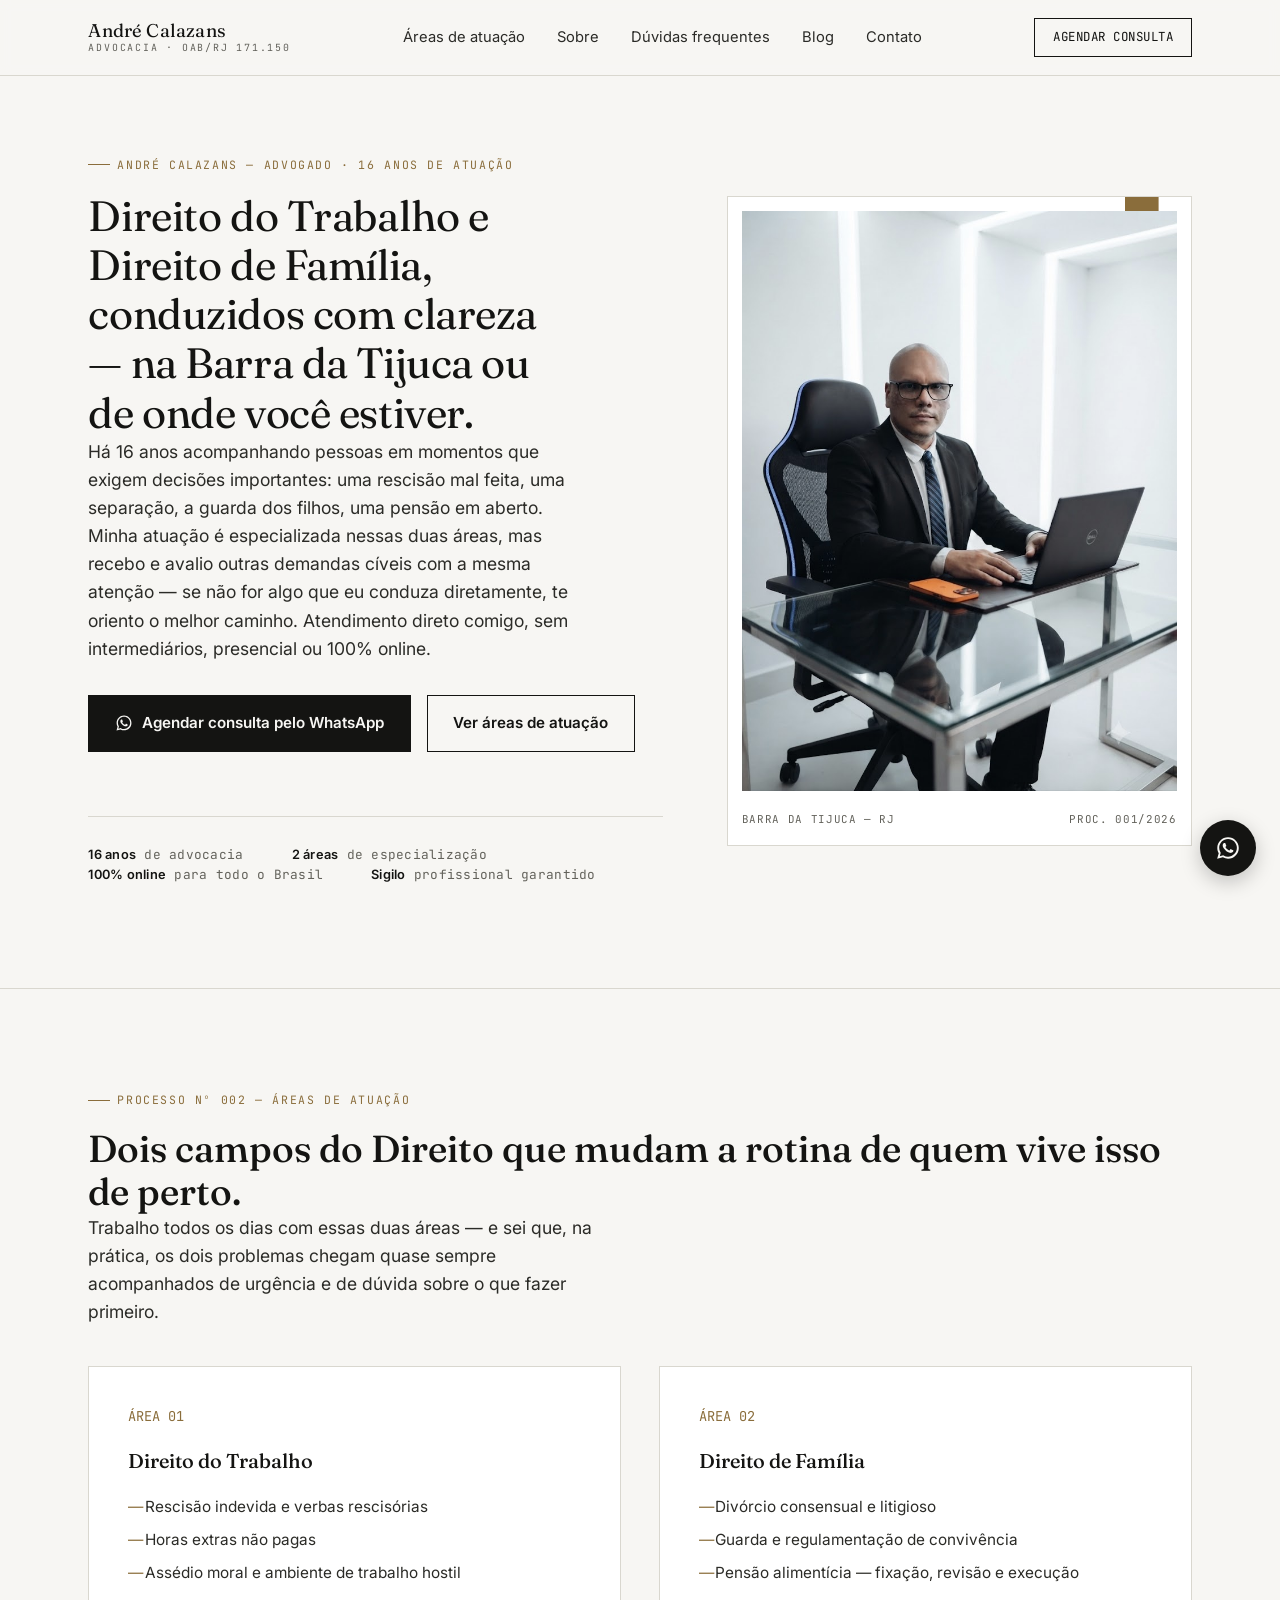
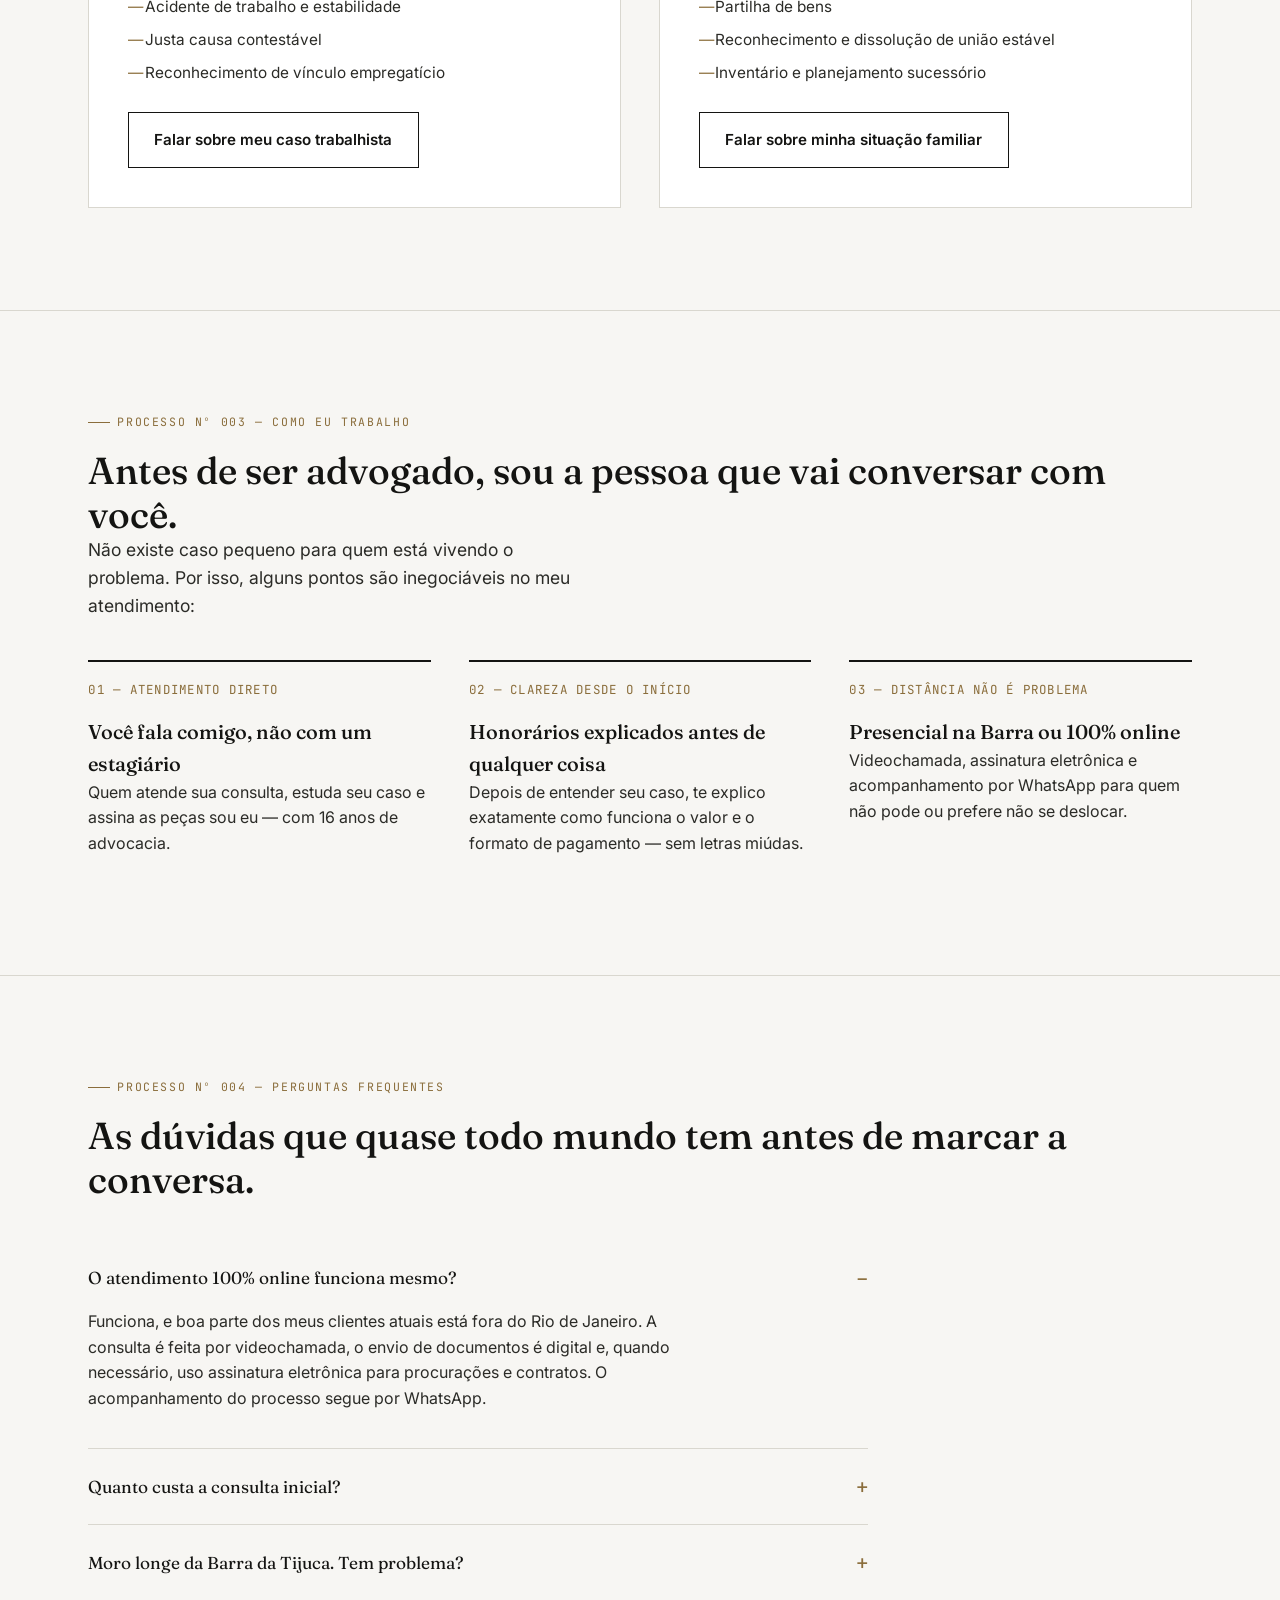
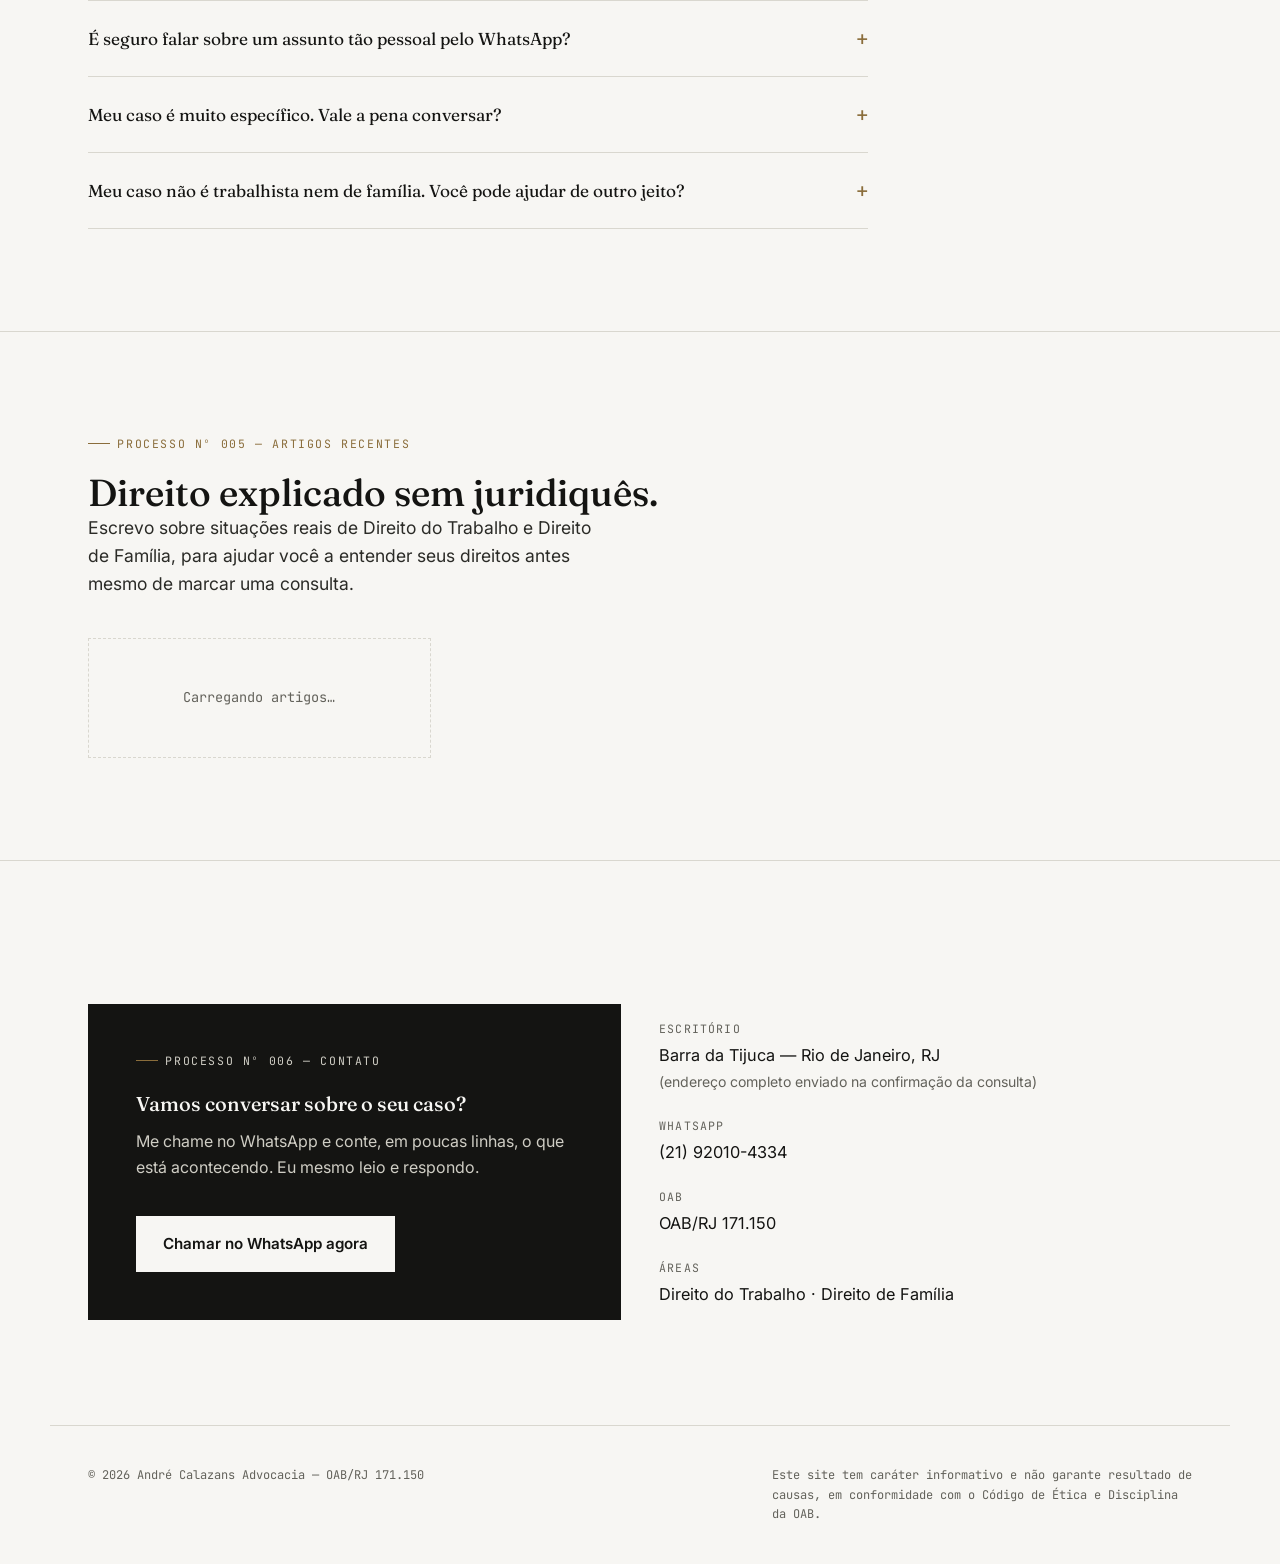
==== index.html @ 1778fe4d "Add files via upload" ====
<!DOCTYPE html>
<html lang="pt-BR">
<head>
<meta charset="UTF-8">
<meta name="viewport" content="width=device-width, initial-scale=1.0">
<title>André Calazans | Advocacia — Direito do Trabalho e Direito de Família</title>
<meta name="description" content="Advogado com 16 anos de atuação em Direito do Trabalho e Direito de Família. Atendimento presencial na Barra da Tijuca (RJ) e online para todo o Brasil.">
<link rel="stylesheet" href="assets/css/style.css">
</head>
<body>

<header class="site">
  <nav class="nav">
    <a class="brand" href="#top">André Calazans<span>Advocacia · OAB/RJ 171.150</span></a>
    <div class="nav-links">
      <a href="#areas">Áreas de atuação</a>
      <a href="#sobre">Sobre</a>
      <a href="#duvidas">Dúvidas frequentes</a>
      <a href="blog/">Blog</a>
      <a href="#contato">Contato</a>
    </div>
    <a class="nav-cta" href="https://wa.me/5521920104334?text=Ol%C3%A1%2C%20vim%20pelo%20site%20e%20gostaria%20de%20agendar%20uma%20consulta." target="_blank" rel="noopener">AGENDAR CONSULTA</a>
  </nav>
</header>

<main id="top">

  <!-- HERO -->
  <section class="section section--first hero">
    <div class="wrap hero-grid">
      <div>
        <p class="processo">André Calazans — Advogado · 16 anos de atuação</p>
        <h1>Direito do Trabalho e Direito de Família, conduzidos com clareza — na Barra da Tijuca ou de onde você estiver.</h1>
        <p class="lede">Há 16 anos acompanhando pessoas em momentos que exigem decisões importantes: uma rescisão mal feita, uma separação, a guarda dos filhos, uma pensão em aberto. Minha atuação é especializada nessas duas áreas, mas recebo e avalio outras demandas cíveis com a mesma atenção — se não for algo que eu conduza diretamente, te oriento o melhor caminho. Atendimento direto comigo, sem intermediários, presencial ou 100% online.</p>
        <div class="hero-cta-row">
          <a class="btn btn-primary" href="https://wa.me/5521920104334?text=Ol%C3%A1%2C%20vim%20pelo%20site%20e%20gostaria%20de%20agendar%20uma%20consulta." target="_blank" rel="noopener">
            <svg viewBox="0 0 24 24" fill="currentColor"><path d="M12.04 2C6.58 2 2.13 6.45 2.13 11.91c0 1.75.46 3.45 1.32 4.95L2 22l5.29-1.39a9.9 9.9 0 0 0 4.75 1.21h.01c5.46 0 9.9-4.45 9.9-9.91C21.96 6.45 17.5 2 12.04 2Zm0 18.02a8.1 8.1 0 0 1-4.14-1.13l-.3-.17-3.14.82.84-3.06-.19-.31a8.14 8.14 0 0 1-1.24-4.34c0-4.5 3.66-8.16 8.17-8.16 4.5 0 8.16 3.66 8.16 8.16 0 4.5-3.66 8.19-8.16 8.19Zm4.48-6.13c-.24-.12-1.44-.71-1.66-.79-.22-.08-.39-.12-.55.12-.16.24-.63.79-.78.95-.14.16-.28.18-.53.06-.24-.12-1.02-.38-1.95-1.21-.72-.64-1.2-1.43-1.35-1.67-.14-.24-.02-.37.11-.49.11-.11.24-.28.36-.42.12-.14.16-.24.24-.4.08-.16.04-.3-.02-.42-.06-.12-.55-1.33-.76-1.82-.2-.48-.4-.42-.55-.42-.14-.01-.3-.01-.47-.01-.16 0-.42.06-.65.3-.22.24-.85.83-.85 2.03 0 1.2.87 2.35.99 2.51.12.16 1.71 2.61 4.14 3.66.58.25 1.03.4 1.38.51.58.18 1.11.16 1.53.1.47-.07 1.44-.59 1.64-1.16.2-.57.2-1.06.14-1.16-.06-.1-.22-.16-.46-.28Z"/></svg>
            Agendar consulta pelo WhatsApp
          </a>
          <a class="btn btn-ghost" href="#areas">Ver áreas de atuação</a>
        </div>

        <div class="trust">
          <span><strong>16 anos</strong> de advocacia</span>
          <span><strong>2 áreas</strong> de especialização</span>
          <span><strong>100% online</strong> para todo o Brasil</span>
          <span><strong>Sigilo</strong> profissional garantido</span>
        </div>
      </div>

      <div class="hero-photo">
        <img src="assets/img/andre.jpg" alt="André Calazans, advogado, em seu escritório">
        <div class="hero-photo-cap"><span>Barra da Tijuca — RJ</span><span>Proc. 001/2026</span></div>
      </div>
    </div>
  </section>

  <!-- ÁREAS DE ATUAÇÃO -->
  <section class="section" id="areas">
    <div class="wrap">
      <p class="processo">Processo Nº 002 — Áreas de atuação</p>
      <h2>Dois campos do Direito que mudam a rotina de quem vive isso de perto.</h2>
      <p class="lede">Trabalho todos os dias com essas duas áreas — e sei que, na prática, os dois problemas chegam quase sempre acompanhados de urgência e de dúvida sobre o que fazer primeiro.</p>

      <div class="area-grid">
        <article class="area-card">
          <span class="num">ÁREA 01</span>
          <h3>Direito do Trabalho</h3>
          <ul>
            <li>Rescisão indevida e verbas rescisórias</li>
            <li>Horas extras não pagas</li>
            <li>Assédio moral e ambiente de trabalho hostil</li>
            <li>Acidente de trabalho e estabilidade</li>
            <li>Justa causa contestável</li>
            <li>Reconhecimento de vínculo empregatício</li>
          </ul>
          <a class="btn btn-ghost" href="https://wa.me/5521920104334?text=Ol%C3%A1%2C%20tenho%20uma%20quest%C3%A3o%20trabalhista%20e%20gostaria%20de%20conversar." target="_blank" rel="noopener">Falar sobre meu caso trabalhista</a>
        </article>

        <article class="area-card">
          <span class="num">ÁREA 02</span>
          <h3>Direito de Família</h3>
          <ul>
            <li>Divórcio consensual e litigioso</li>
            <li>Guarda e regulamentação de convivência</li>
            <li>Pensão alimentícia — fixação, revisão e execução</li>
            <li>Partilha de bens</li>
            <li>Reconhecimento e dissolução de união estável</li>
            <li>Inventário e planejamento sucessório</li>
          </ul>
          <a class="btn btn-ghost" href="https://wa.me/5521920104334?text=Ol%C3%A1%2C%20tenho%20uma%20quest%C3%A3o%20de%20Direito%20de%20Fam%C3%ADlia%20e%20gostaria%20de%20conversar." target="_blank" rel="noopener">Falar sobre minha situação familiar</a>
        </article>
      </div>
    </div>
  </section>

  <!-- SOBRE / DIFERENCIAIS -->
  <section class="section" id="sobre">
    <div class="wrap">
      <p class="processo">Processo Nº 003 — Como eu trabalho</p>
      <h2>Antes de ser advogado, sou a pessoa que vai conversar com você.</h2>
      <p class="lede">Não existe caso pequeno para quem está vivendo o problema. Por isso, alguns pontos são inegociáveis no meu atendimento:</p>

      <div class="diff-grid">
        <div class="diff-card">
          <p class="idx">01 — ATENDIMENTO DIRETO</p>
          <h3>Você fala comigo, não com um estagiário</h3>
          <p>Quem atende sua consulta, estuda seu caso e assina as peças sou eu — com 16 anos de advocacia.</p>
        </div>
        <div class="diff-card">
          <p class="idx">02 — CLAREZA DESDE O INÍCIO</p>
          <h3>Honorários explicados antes de qualquer coisa</h3>
          <p>Depois de entender seu caso, te explico exatamente como funciona o valor e o formato de pagamento — sem letras miúdas.</p>
        </div>
        <div class="diff-card">
          <p class="idx">03 — DISTÂNCIA NÃO É PROBLEMA</p>
          <h3>Presencial na Barra ou 100% online</h3>
          <p>Videochamada, assinatura eletrônica e acompanhamento por WhatsApp para quem não pode ou prefere não se deslocar.</p>
        </div>
      </div>
    </div>
  </section>

  <!-- FAQ / OBJEÇÕES -->
  <section class="section" id="duvidas">
    <div class="wrap">
      <p class="processo">Processo Nº 004 — Perguntas frequentes</p>
      <h2>As dúvidas que quase todo mundo tem antes de marcar a conversa.</h2>

      <div class="faq">
        <details class="faq-item" open>
          <summary>O atendimento 100% online funciona mesmo?</summary>
          <p>Funciona, e boa parte dos meus clientes atuais está fora do Rio de Janeiro. A consulta é feita por videochamada, o envio de documentos é digital e, quando necessário, uso assinatura eletrônica para procurações e contratos. O acompanhamento do processo segue por WhatsApp.</p>
        </details>
        <details class="faq-item">
          <summary>Quanto custa a consulta inicial?</summary>
          <p>Cada caso tem um contexto diferente, então prefiro entender a sua situação antes de falar em valores — assim você recebe uma proposta de honorários que corresponde exatamente ao que precisa ser feito, sem cobrança por algo genérico.</p>
        </details>
        <details class="faq-item">
          <summary>Moro longe da Barra da Tijuca. Tem problema?</summary>
          <p>Nenhum. O escritório fica na Barra da Tijuca, mas grande parte do meu trabalho já é feita remotamente, para clientes de outros bairros, outras cidades e outros estados.</p>
        </details>
        <details class="faq-item">
          <summary>É seguro falar sobre um assunto tão pessoal pelo WhatsApp?</summary>
          <p>Sim. Sigilo profissional é uma obrigação ética e legal do advogado — o que você me contar fica entre nós, seja pelo WhatsApp, por e-mail ou pessoalmente.</p>
        </details>
        <details class="faq-item">
          <summary>Meu caso é muito específico. Vale a pena conversar?</summary>
          <p>Depois de 16 anos entre Direito do Trabalho e Direito de Família, já vi uma boa variedade de situações — inclusive as que parecem "fora do comum". A melhor forma de saber se posso ajudar é conversarmos sobre o seu caso, sem compromisso.</p>
        </details>
        <details class="faq-item">
          <summary>Meu caso não é trabalhista nem de família. Você pode ajudar de outro jeito?</summary>
          <p>Minha especialização é em Direito do Trabalho e Direito de Família, e é onde concentro a maior parte da minha atuação. Ainda assim, recebo outras demandas cíveis e, mesmo quando não é algo que eu conduza diretamente, consigo te orientar sobre o melhor caminho ou indicar quem pode ajudar.</p>
        </details>
      </div>
    </div>
  </section>

  <!-- BLOG PREVIEW -->
  <section class="section" id="blog">
    <div class="wrap">
      <p class="processo">Processo Nº 005 — Artigos recentes</p>
      <h2>Direito explicado sem juridiquês.</h2>
      <p class="lede">Escrevo sobre situações reais de Direito do Trabalho e Direito de Família, para ajudar você a entender seus direitos antes mesmo de marcar uma consulta.</p>
      <div id="blog-preview" class="blog-grid">
        <div class="post-empty">Carregando artigos…</div>
      </div>
    </div>
  </section>

  <!-- CONTATO -->
  <section class="section" id="contato">
    <div class="wrap contact-grid">
      <div class="whatsapp-block">
        <p class="processo" style="color:#cfcdc4;">Processo Nº 006 — Contato</p>
        <h3>Vamos conversar sobre o seu caso?</h3>
        <p>Me chame no WhatsApp e conte, em poucas linhas, o que está acontecendo. Eu mesmo leio e respondo.</p>
        <a class="btn btn-primary" href="https://wa.me/5521920104334?text=Ol%C3%A1%2C%20vim%20pelo%20site%20e%20gostaria%20de%20agendar%20uma%20consulta." target="_blank" rel="noopener">Chamar no WhatsApp agora</a>
      </div>
      <dl class="contact-list">
        <div>
          <dt>Escritório</dt>
          <dd>Barra da Tijuca — Rio de Janeiro, RJ<br><span style="color:var(--graphite); font-size:0.88rem;">(endereço completo enviado na confirmação da consulta)</span></dd>
        </div>
        <div>
          <dt>WhatsApp</dt>
          <dd><a href="https://wa.me/5521920104334" target="_blank" rel="noopener">(21) 92010-4334</a></dd>
        </div>
        <div>
          <dt>OAB</dt>
          <dd>OAB/RJ 171.150</dd>
        </div>
        <div>
          <dt>Áreas</dt>
          <dd>Direito do Trabalho · Direito de Família</dd>
        </div>
      </dl>
    </div>
  </section>

</main>

<footer class="site">
  <span>© <span id="year"></span> André Calazans Advocacia — OAB/RJ 171.150</span>
  <span class="disclaimer">Este site tem caráter informativo e não garante resultado de causas, em conformidade com o Código de Ética e Disciplina da OAB.</span>
</footer>

<a class="float-wa" href="https://wa.me/5521920104334?text=Ol%C3%A1%2C%20vim%20pelo%20site%20e%20gostaria%20de%20agendar%20uma%20consulta." target="_blank" rel="noopener" aria-label="Falar no WhatsApp">
  <svg viewBox="0 0 24 24" fill="currentColor"><path d="M12.04 2C6.58 2 2.13 6.45 2.13 11.91c0 1.75.46 3.45 1.32 4.95L2 22l5.29-1.39a9.9 9.9 0 0 0 4.75 1.21h.01c5.46 0 9.9-4.45 9.9-9.91C21.96 6.45 17.5 2 12.04 2Zm0 18.02a8.1 8.1 0 0 1-4.14-1.13l-.3-.17-3.14.82.84-3.06-.19-.31a8.14 8.14 0 0 1-1.24-4.34c0-4.5 3.66-8.16 8.17-8.16 4.5 0 8.16 3.66 8.16 8.16 0 4.5-3.66 8.19-8.16 8.19Zm4.48-6.13c-.24-.12-1.44-.71-1.66-.79-.22-.08-.39-.12-.55.12-.16.24-.63.79-.78.95-.14.16-.28.18-.53.06-.24-.12-1.02-.38-1.95-1.21-.72-.64-1.2-1.43-1.35-1.67-.14-.24-.02-.37.11-.49.11-.11.24-.28.36-.42.12-.14.16-.24.24-.4.08-.16.04-.3-.02-.42-.06-.12-.55-1.33-.76-1.82-.2-.48-.4-.42-.55-.42-.14-.01-.3-.01-.47-.01-.16 0-.42.06-.65.3-.22.24-.85.83-.85 2.03 0 1.2.87 2.35.99 2.51.12.16 1.71 2.61 4.14 3.66.58.25 1.03.4 1.38.51.58.18 1.11.16 1.53.1.47-.07 1.44-.59 1.64-1.16.2-.57.2-1.06.14-1.16-.06-.1-.22-.16-.46-.28Z"/></svg>
</a>

<script>document.getElementById('year').textContent = new Date().getFullYear();</script>
<script type="module" src="assets/js/home-blog.js"></script>
</body>
</html>
---- assets/css/style.css ----
/* ==========================================================================
   André Calazans — Advocacia
   Sistema de tokens: dossiê minimalista (preto / branco / cinza + latão)
   ========================================================================== */

@import url('https://fonts.googleapis.com/css2?family=Fraunces:opsz,wght@9..144,300;9..144,400;9..144,500;9..144,600&family=Inter:wght@400;500;600&family=JetBrains+Mono:wght@400;500&display=swap');

:root {
  --ink: #141412;
  --ink-soft: #2b2b27;
  --paper: #f7f6f3;
  --paper-dim: #efeee9;
  --graphite: #63625b;
  --line: #d9d7cf;
  --brass: #8a6d3b;
  --brass-soft: #e7dcc4;
  --white: #ffffff;

  --display: 'Fraunces', Georgia, serif;
  --body: 'Inter', -apple-system, BlinkMacSystemFont, sans-serif;
  --mono: 'JetBrains Mono', ui-monospace, monospace;

  --max: 1180px;
  --gap: clamp(1.25rem, 3vw, 2.5rem);
}

* { box-sizing: border-box; }
html { scroll-behavior: smooth; }

body {
  margin: 0;
  background: var(--paper);
  color: var(--ink);
  font-family: var(--body);
  font-size: 16px;
  line-height: 1.6;
  -webkit-font-smoothing: antialiased;
}

img { max-width: 100%; display: block; }
a { color: inherit; text-decoration: none; }

.wrap {
  max-width: var(--max);
  margin: 0 auto;
  padding: 0 var(--gap);
}

/* ---------- eyebrow / processo label (signature motif) ---------- */
.processo {
  font-family: var(--mono);
  font-size: 0.72rem;
  letter-spacing: 0.14em;
  text-transform: uppercase;
  color: var(--brass);
  display: flex;
  align-items: center;
  gap: 0.6em;
  margin-bottom: 1.1rem;
}
.processo::before {
  content: '';
  width: 22px;
  height: 1px;
  background: var(--brass);
  display: inline-block;
}

h1, h2, h3 { font-family: var(--display); font-weight: 500; margin: 0; color: var(--ink); }
h1 { font-size: clamp(1.7rem, 3.4vw, 2.65rem); line-height: 1.16; letter-spacing: -0.01em; font-weight: 400; }
.hero h1 { max-width: 18ch; }
h2 { font-size: clamp(1.6rem, 3vw, 2.35rem); line-height: 1.15; }
h3 { font-size: 1.25rem; }
p { margin: 0 0 1rem; color: var(--ink-soft); }
.lede { font-size: 1.1rem; color: var(--ink-soft); max-width: 46ch; }

.section { padding: clamp(3.5rem, 8vw, 6.5rem) 0; border-top: 1px solid var(--line); }
.section--first { border-top: none; }

/* ---------- header ---------- */
header.site {
  position: sticky; top: 0; z-index: 40;
  background: rgba(247,246,243,0.92);
  backdrop-filter: blur(6px);
  border-bottom: 1px solid var(--line);
}
.nav {
  display: flex; align-items: center; justify-content: space-between;
  padding: 1.1rem var(--gap);
  max-width: var(--max); margin: 0 auto;
}
.brand {
  font-family: var(--display); font-size: 1.15rem; letter-spacing: 0.01em;
  display: flex; flex-direction: column; line-height: 1.05;
}
.brand span { font-family: var(--mono); font-size: 0.62rem; letter-spacing: 0.18em; color: var(--graphite); text-transform: uppercase; margin-top: 0.15rem;}
.nav-links { display: flex; gap: 2rem; font-size: 0.92rem; }
.nav-links a { color: var(--ink-soft); position: relative; }
.nav-links a:hover { color: var(--ink); }
.nav-cta {
  font-family: var(--mono); font-size: 0.78rem; letter-spacing: 0.04em;
  border: 1px solid var(--ink); padding: 0.55rem 1.1rem;
}
.nav-cta:hover { background: var(--ink); color: var(--paper); }
.burger { display: none; background: none; border: none; cursor: pointer; }

/* ---------- hero ---------- */
.hero { padding-top: clamp(3rem, 7vw, 5rem); }
.hero-grid {
  display: grid; grid-template-columns: 1.05fr 0.85fr; gap: clamp(2rem, 5vw, 4rem);
  align-items: center;
}
.hero-cta-row { display: flex; gap: 1rem; flex-wrap: wrap; margin-top: 2rem; }
.btn {
  font-family: var(--body); font-weight: 600; font-size: 0.95rem;
  padding: 0.95rem 1.6rem; display: inline-flex; align-items: center; gap: 0.6em;
  border: 1px solid var(--ink); transition: all .15s ease;
}
.btn-primary { background: var(--ink); color: var(--paper); }
.btn-primary:hover { background: var(--ink-soft); }
.btn-ghost { background: transparent; color: var(--ink); }
.btn-ghost:hover { background: var(--paper-dim); }
.btn svg { width: 18px; height: 18px; }

.hero-photo {
  position: relative;
  border: 1px solid var(--line);
  padding: 14px 14px 54px;
  background: var(--white);
}
.hero-photo img { width: 100%; height: auto; filter: grayscale(14%); }
.hero-photo::before {
  content: '';
  position: absolute; top: 0; right: 32px; width: 34px; height: 46px;
  background: var(--brass);
  clip-path: polygon(0 0, 100% 0, 100% 100%, 50% 82%, 0 100%);
}
.hero-photo-cap {
  position: absolute; left: 14px; right: 14px; bottom: 16px;
  font-family: var(--mono); font-size: 0.68rem; letter-spacing: 0.06em;
  color: var(--graphite); display: flex; justify-content: space-between;
  text-transform: uppercase;
}

/* trust strip */
.trust {
  display: flex; flex-wrap: wrap; gap: 0 clamp(1.5rem,4vw,3rem);
  margin-top: clamp(2.5rem, 6vw, 4rem);
  padding-top: 1.75rem; border-top: 1px solid var(--line);
  font-family: var(--mono); font-size: 0.8rem; color: var(--graphite); letter-spacing: 0.02em;
}
.trust strong { color: var(--ink); font-family: var(--body); font-weight: 600; }

/* ---------- areas ---------- */
.area-grid { display: grid; grid-template-columns: 1fr 1fr; gap: var(--gap); margin-top: 2.5rem; }
.area-card {
  border: 1px solid var(--line); background: var(--white); padding: clamp(1.75rem, 3vw, 2.75rem);
  display: flex; flex-direction: column; gap: 1.1rem;
}
.area-card .num { font-family: var(--mono); color: var(--brass); font-size: 0.85rem; }
.area-card ul { margin: 0; padding: 0; list-style: none; display: grid; gap: 0.55rem; }
.area-card li { padding-left: 1.1em; position: relative; color: var(--ink-soft); font-size: 0.96rem; }
.area-card li::before { content: '—'; position: absolute; left: 0; color: var(--brass); }
.area-card .btn { margin-top: 0.5rem; align-self: flex-start; }

/* ---------- diferenciais ---------- */
.diff-grid { display: grid; grid-template-columns: repeat(3, 1fr); gap: var(--gap); margin-top: 2.5rem; }
.diff-card { border-top: 2px solid var(--ink); padding-top: 1.1rem; }
.diff-card .idx { font-family: var(--mono); color: var(--brass); font-size: 0.78rem; letter-spacing: 0.1em; }

/* ---------- faq ---------- */
.faq { max-width: 780px; margin-top: 2.5rem; }
details.faq-item {
  border-bottom: 1px solid var(--line); padding: 1.3rem 0;
}
details.faq-item summary {
  cursor: pointer; list-style: none; font-family: var(--display); font-size: 1.08rem;
  display: flex; justify-content: space-between; align-items: center; gap: 1rem; color: var(--ink);
}
details.faq-item summary::-webkit-details-marker { display: none; }
details.faq-item summary::after {
  content: '+'; font-family: var(--mono); font-size: 1.3rem; color: var(--brass); flex-shrink: 0;
}
details.faq-item[open] summary::after { content: '–'; }
details.faq-item p { margin-top: 0.9rem; color: var(--ink-soft); max-width: 62ch; }

/* ---------- blog preview / listing ---------- */
.blog-grid { display: grid; grid-template-columns: repeat(3, 1fr); gap: var(--gap); margin-top: 2.5rem; }
.post-card {
  border: 1px solid var(--line); background: var(--white); display: flex; flex-direction: column;
  transition: border-color .15s ease;
}
.post-card:hover { border-color: var(--ink); }
.post-card-body { padding: 1.5rem; display: flex; flex-direction: column; gap: 0.7rem; flex: 1; }
.post-cat { font-family: var(--mono); font-size: 0.68rem; letter-spacing: 0.1em; text-transform: uppercase; color: var(--brass); }
.post-card h3 { font-size: 1.15rem; line-height: 1.3; }
.post-excerpt { font-size: 0.92rem; color: var(--graphite); flex: 1; }
.post-read { font-family: var(--mono); font-size: 0.78rem; letter-spacing: 0.04em; margin-top: 0.4rem; }
.post-empty { border: 1px dashed var(--line); padding: 3rem; text-align: center; color: var(--graphite); font-family: var(--mono); font-size: 0.85rem; }

/* ---------- contato / footer ---------- */
.contact-grid { display: grid; grid-template-columns: 1fr 1fr; gap: var(--gap); align-items: start; margin-top: 2.5rem; }
.whatsapp-block {
  background: var(--ink); color: var(--paper); padding: clamp(2rem, 4vw, 3rem);
}
.whatsapp-block h3 { color: var(--paper); margin-bottom: 0.6rem; }
.whatsapp-block p { color: #cfcdc4; }
.whatsapp-block .btn-primary { background: var(--paper); color: var(--ink); border-color: var(--paper); margin-top: 1.2rem; }
.contact-list { display: grid; gap: 1.4rem; }
.contact-list dt { font-family: var(--mono); font-size: 0.72rem; letter-spacing: 0.1em; text-transform: uppercase; color: var(--graphite); }
.contact-list dd { margin: 0.25rem 0 0; font-size: 1.02rem; }

footer.site {
  border-top: 1px solid var(--line); padding: 2.5rem var(--gap);
  display: flex; justify-content: space-between; flex-wrap: wrap; gap: 1rem;
  font-family: var(--mono); font-size: 0.75rem; color: var(--graphite);
  max-width: var(--max); margin: 0 auto;
}
footer.site .disclaimer { max-width: 60ch; }

/* ---------- floating whatsapp ---------- */
.float-wa {
  position: fixed; bottom: 1.5rem; right: 1.5rem; z-index: 50;
  background: var(--ink); color: var(--paper); width: 56px; height: 56px; border-radius: 50%;
  display: flex; align-items: center; justify-content: center; box-shadow: 0 6px 20px rgba(0,0,0,0.22);
}
.float-wa svg { width: 26px; height: 26px; }
.float-wa:hover { background: var(--brass); }

/* ---------- responsive ---------- */
@media (max-width: 880px) {
  .nav-links { display: none; }
  .burger { display: block; }
  .hero-grid { grid-template-columns: 1fr; }
  .hero-photo { order: -1; max-width: 340px; margin: 0 auto; }
  .area-grid { grid-template-columns: 1fr; }
  .diff-grid { grid-template-columns: 1fr; gap: 1.75rem; }
  .blog-grid { grid-template-columns: 1fr; }
  .contact-grid { grid-template-columns: 1fr; }
  .trust { flex-direction: column; gap: 0.6rem; }
}

@media (prefers-reduced-motion: reduce) {
  html { scroll-behavior: auto; }
  * { transition: none !important; }
}

/* focus visibility */
a:focus-visible, button:focus-visible, summary:focus-visible {
  outline: 2px solid var(--brass); outline-offset: 2px;
}
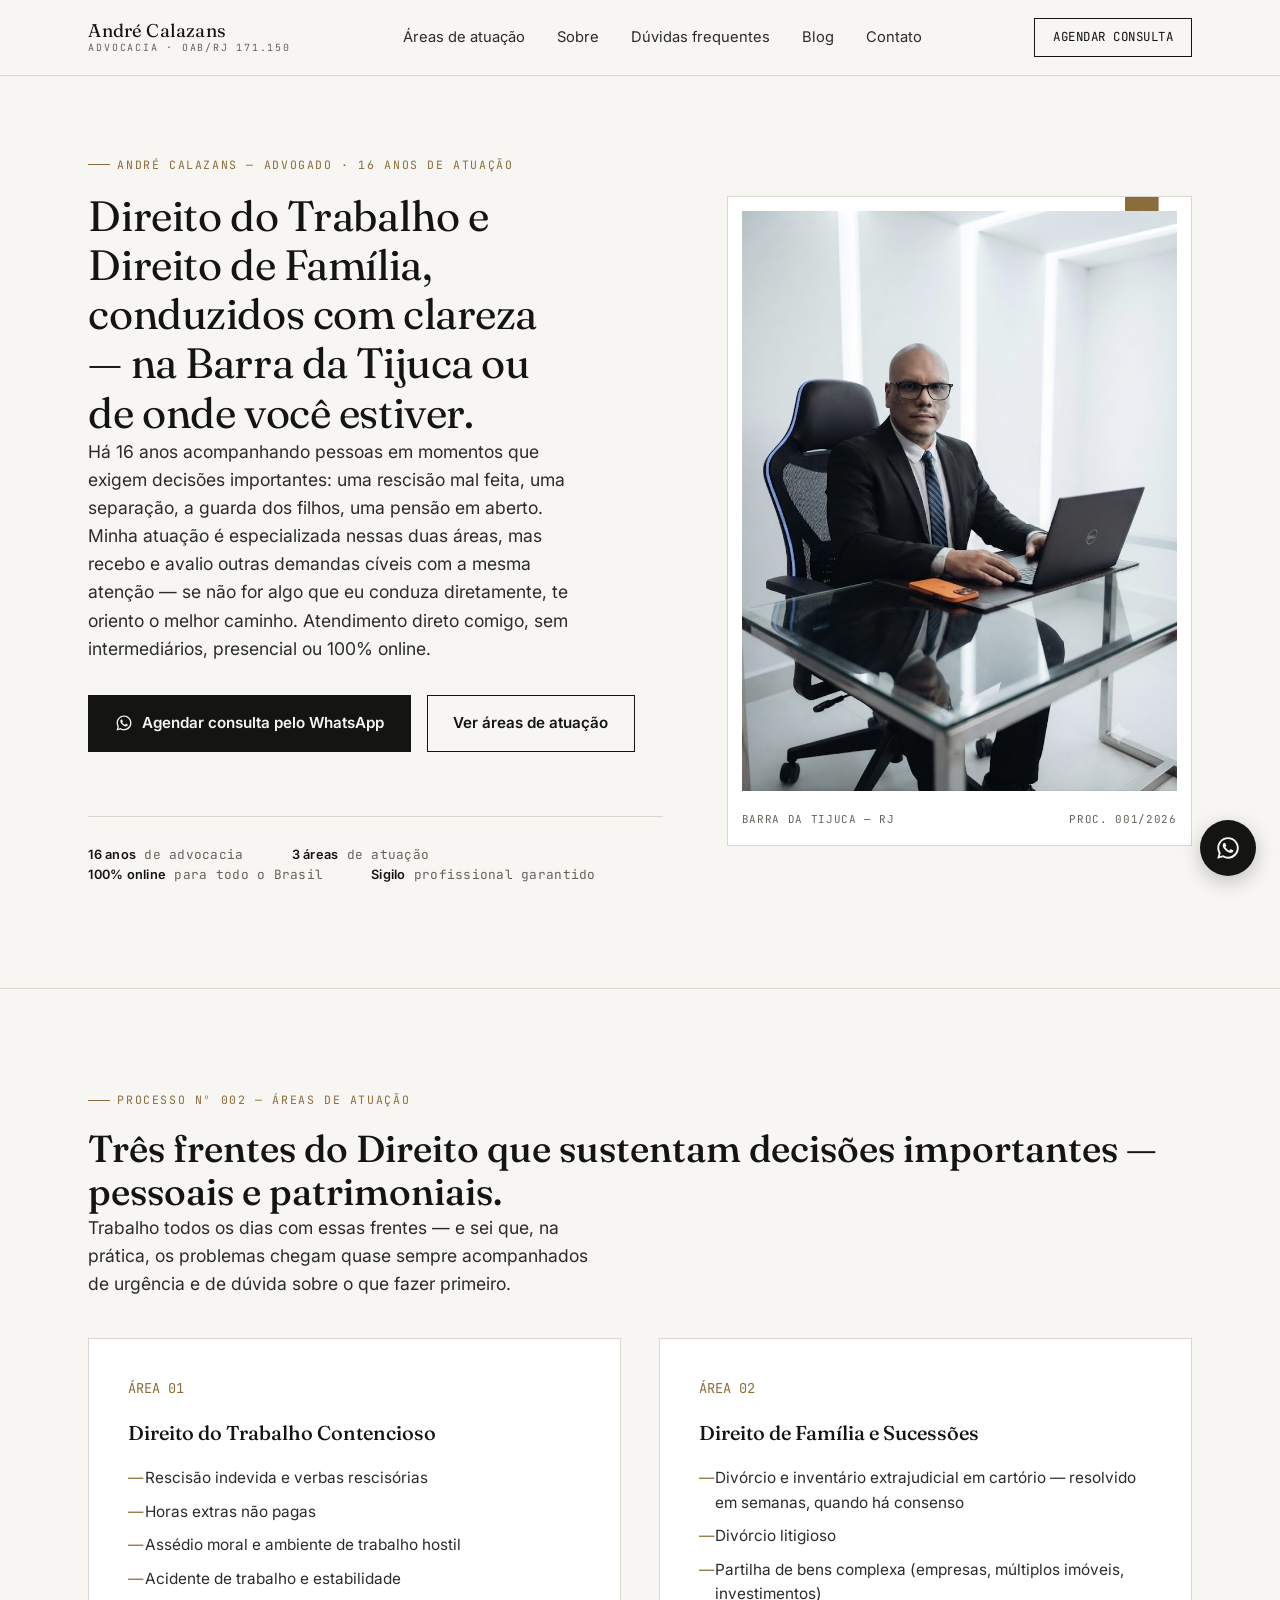
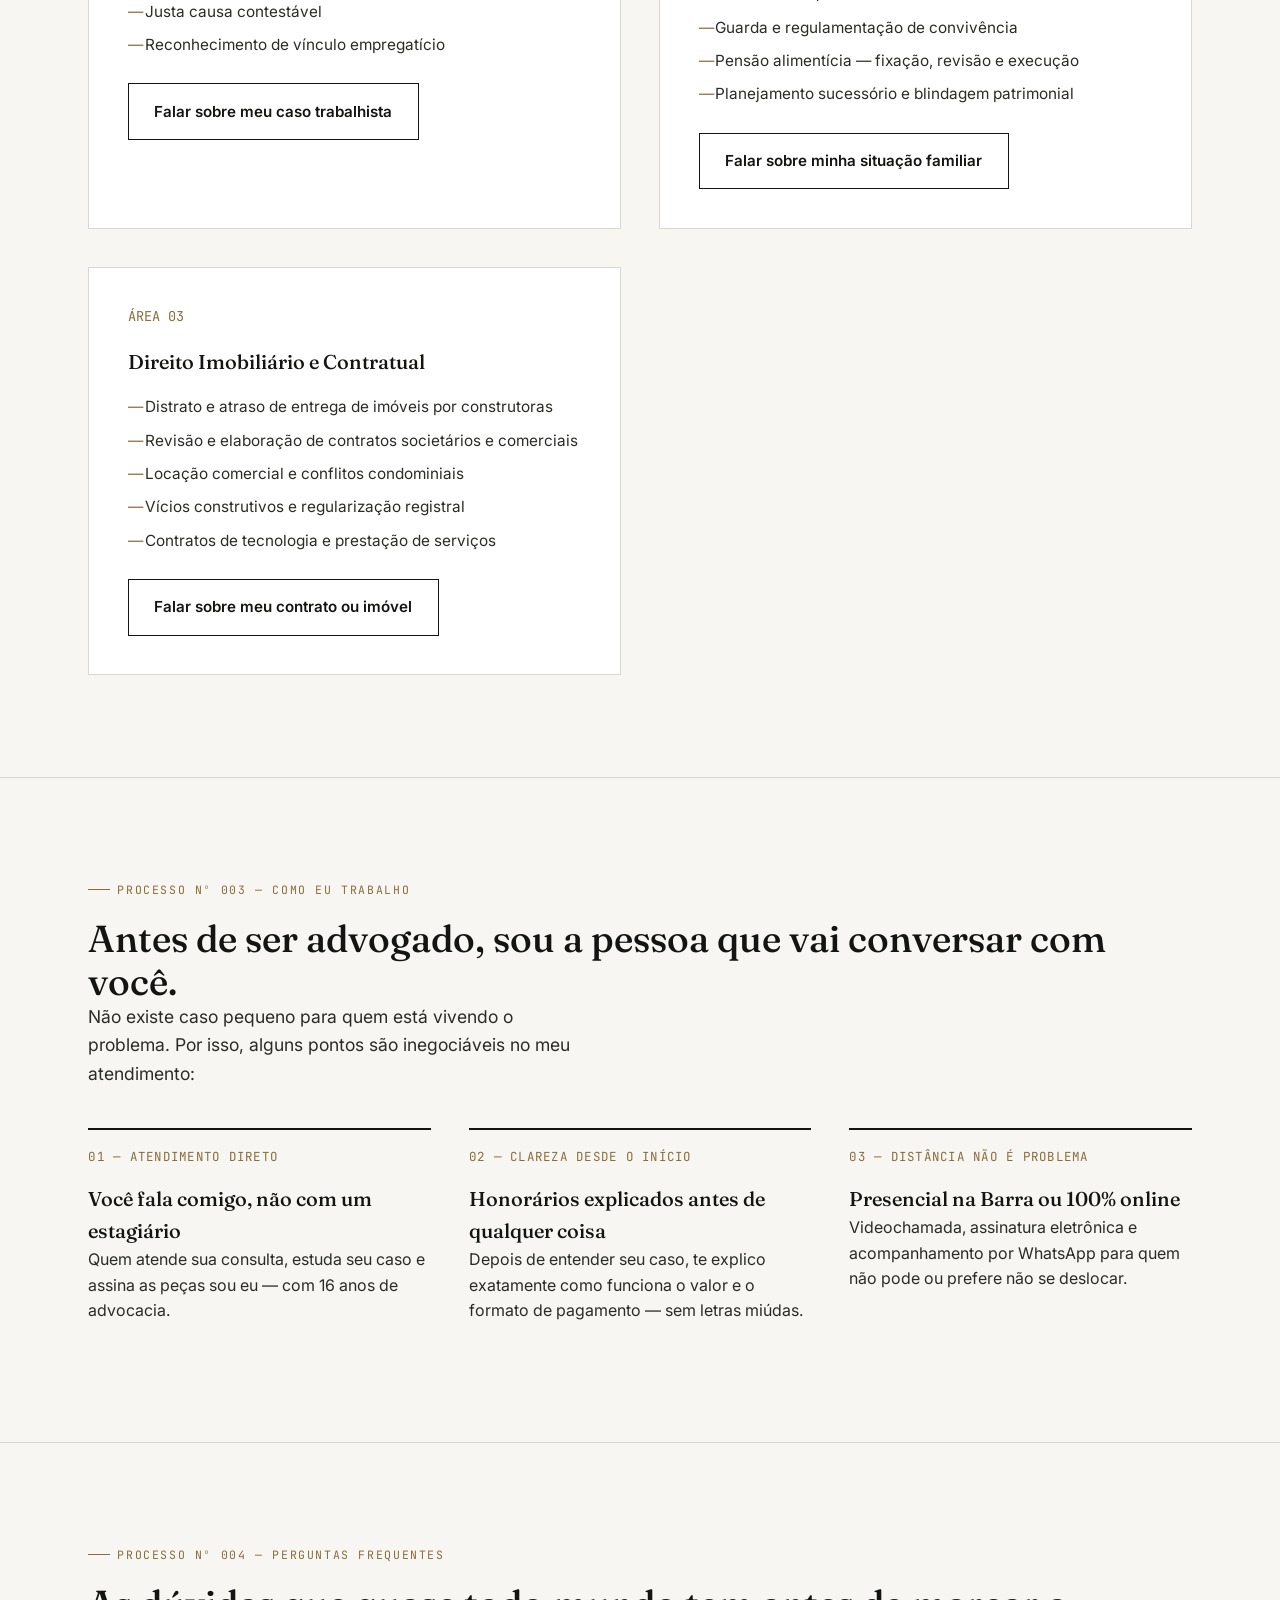
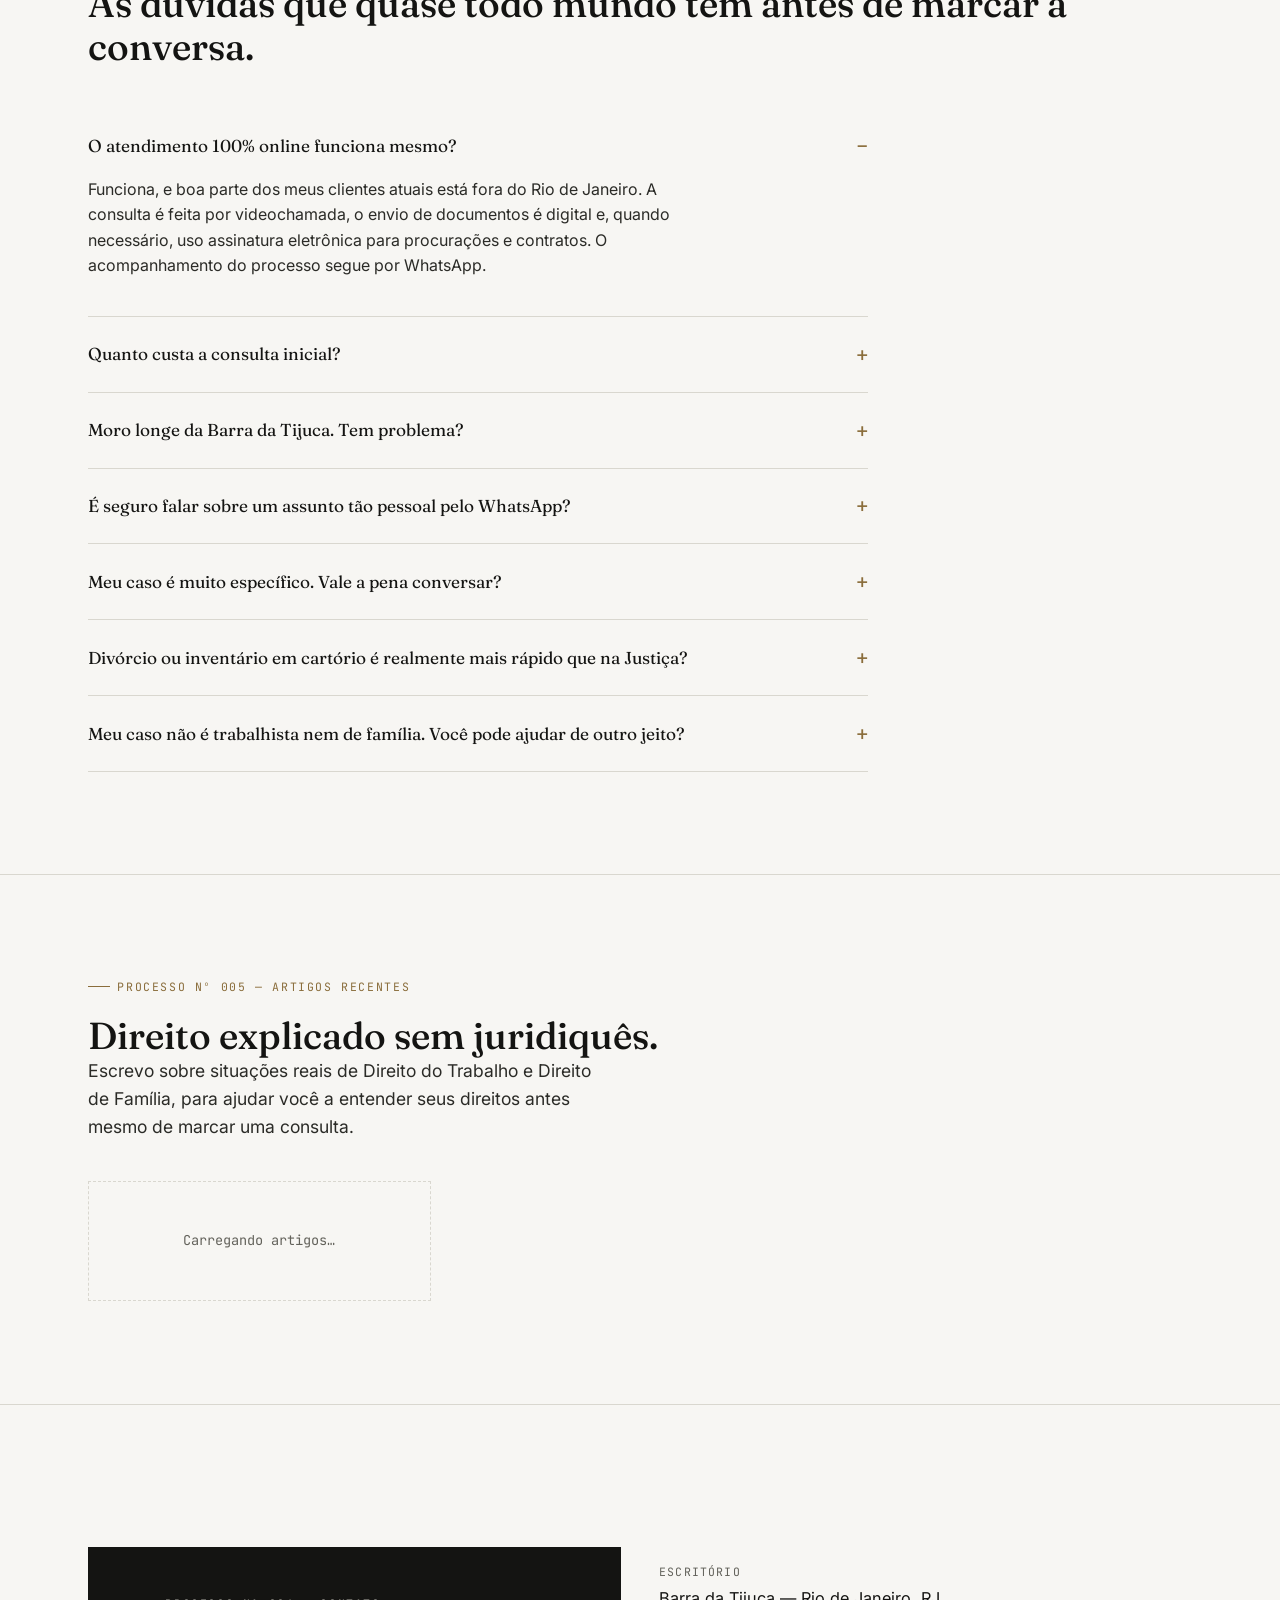
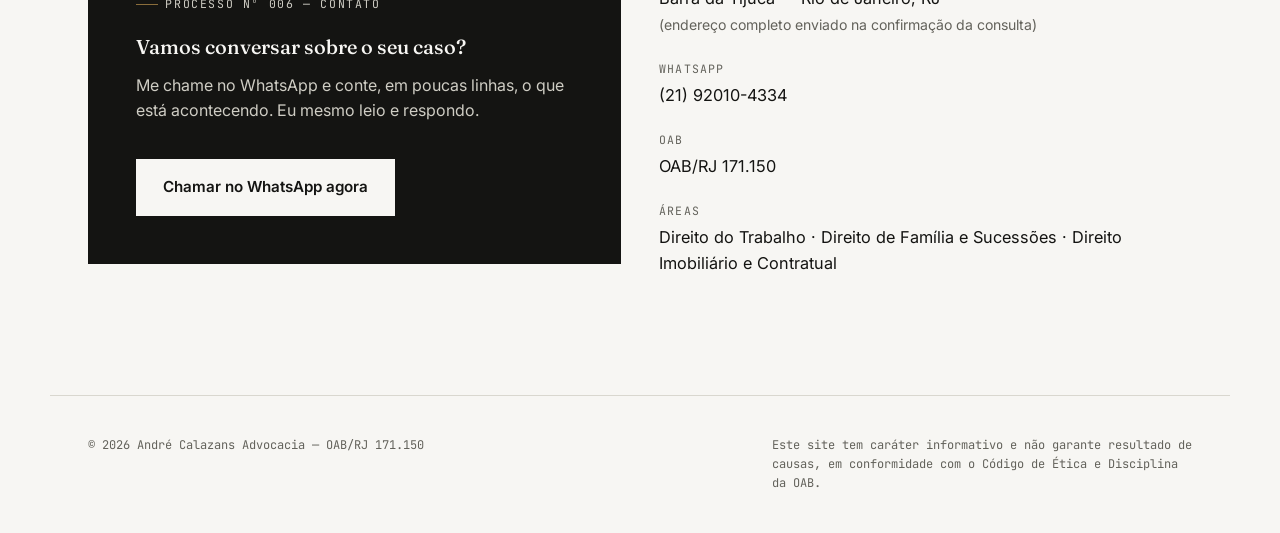
==== commit 31247ab9: "Add files via upload" ====
--- a/index.html
+++ b/index.html
@@ -4,7 +4,7 @@
 <meta charset="UTF-8">
 <meta name="viewport" content="width=device-width, initial-scale=1.0">
 <title>André Calazans | Advocacia — Direito do Trabalho e Direito de Família</title>
-<meta name="description" content="Advogado com 16 anos de atuação em Direito do Trabalho e Direito de Família. Atendimento presencial na Barra da Tijuca (RJ) e online para todo o Brasil.">
+<meta name="description" content="Advogado com 16 anos de atuação em Direito do Trabalho, Direito de Família e Sucessões, e Direito Imobiliário e Contratual. Atendimento presencial na Barra da Tijuca (RJ) e online para todo o Brasil.">
 <link rel="stylesheet" href="assets/css/style.css">
 </head>
 <body>
@@ -42,7 +42,7 @@
 
         <div class="trust">
           <span><strong>16 anos</strong> de advocacia</span>
-          <span><strong>2 áreas</strong> de especialização</span>
+          <span><strong>3 áreas</strong> de atuação</span>
           <span><strong>100% online</strong> para todo o Brasil</span>
           <span><strong>Sigilo</strong> profissional garantido</span>
         </div>
@@ -59,13 +59,13 @@
   <section class="section" id="areas">
     <div class="wrap">
       <p class="processo">Processo Nº 002 — Áreas de atuação</p>
-      <h2>Dois campos do Direito que mudam a rotina de quem vive isso de perto.</h2>
-      <p class="lede">Trabalho todos os dias com essas duas áreas — e sei que, na prática, os dois problemas chegam quase sempre acompanhados de urgência e de dúvida sobre o que fazer primeiro.</p>
+      <h2>Três frentes do Direito que sustentam decisões importantes — pessoais e patrimoniais.</h2>
+      <p class="lede">Trabalho todos os dias com essas frentes — e sei que, na prática, os problemas chegam quase sempre acompanhados de urgência e de dúvida sobre o que fazer primeiro.</p>
 
       <div class="area-grid">
         <article class="area-card">
           <span class="num">ÁREA 01</span>
-          <h3>Direito do Trabalho</h3>
+          <h3>Direito do Trabalho Contencioso</h3>
           <ul>
             <li>Rescisão indevida e verbas rescisórias</li>
             <li>Horas extras não pagas</li>
@@ -79,16 +79,29 @@
 
         <article class="area-card">
           <span class="num">ÁREA 02</span>
-          <h3>Direito de Família</h3>
+          <h3>Direito de Família e Sucessões</h3>
           <ul>
-            <li>Divórcio consensual e litigioso</li>
+            <li>Divórcio e inventário extrajudicial em cartório — resolvido em semanas, quando há consenso</li>
+            <li>Divórcio litigioso</li>
+            <li>Partilha de bens complexa (empresas, múltiplos imóveis, investimentos)</li>
             <li>Guarda e regulamentação de convivência</li>
             <li>Pensão alimentícia — fixação, revisão e execução</li>
-            <li>Partilha de bens</li>
-            <li>Reconhecimento e dissolução de união estável</li>
-            <li>Inventário e planejamento sucessório</li>
+            <li>Planejamento sucessório e blindagem patrimonial</li>
           </ul>
           <a class="btn btn-ghost" href="https://wa.me/5521920104334?text=Ol%C3%A1%2C%20tenho%20uma%20quest%C3%A3o%20de%20Direito%20de%20Fam%C3%ADlia%20e%20gostaria%20de%20conversar." target="_blank" rel="noopener">Falar sobre minha situação familiar</a>
+        </article>
+
+        <article class="area-card">
+          <span class="num">ÁREA 03</span>
+          <h3>Direito Imobiliário e Contratual</h3>
+          <ul>
+            <li>Distrato e atraso de entrega de imóveis por construtoras</li>
+            <li>Revisão e elaboração de contratos societários e comerciais</li>
+            <li>Locação comercial e conflitos condominiais</li>
+            <li>Vícios construtivos e regularização registral</li>
+            <li>Contratos de tecnologia e prestação de serviços</li>
+          </ul>
+          <a class="btn btn-ghost" href="https://wa.me/5521920104334?text=Ol%C3%A1%2C%20tenho%20uma%20quest%C3%A3o%20imobili%C3%A1ria%2Fcontratual%20e%20gostaria%20de%20conversar." target="_blank" rel="noopener">Falar sobre meu contrato ou imóvel</a>
         </article>
       </div>
     </div>
@@ -147,6 +160,10 @@
         <details class="faq-item">
           <summary>Meu caso é muito específico. Vale a pena conversar?</summary>
           <p>Depois de 16 anos entre Direito do Trabalho e Direito de Família, já vi uma boa variedade de situações — inclusive as que parecem "fora do comum". A melhor forma de saber se posso ajudar é conversarmos sobre o seu caso, sem compromisso.</p>
+        </details>
+        <details class="faq-item">
+          <summary>Divórcio ou inventário em cartório é realmente mais rápido que na Justiça?</summary>
+          <p>Sim, quando há consenso entre as partes, não existem filhos menores ou incapazes envolvidos, e o processo pode ser feito por escritura pública — nesse caso, a via extrajudicial costuma ser resolvida em poucas semanas, contra meses ou anos de um processo judicial. Avalio com você se o seu caso se encaixa nessa possibilidade logo na primeira conversa.</p>
         </details>
         <details class="faq-item">
           <summary>Meu caso não é trabalhista nem de família. Você pode ajudar de outro jeito?</summary>
@@ -192,7 +209,7 @@
         </div>
         <div>
           <dt>Áreas</dt>
-          <dd>Direito do Trabalho · Direito de Família</dd>
+          <dd>Direito do Trabalho · Direito de Família e Sucessões · Direito Imobiliário e Contratual</dd>
         </div>
       </dl>
     </div>
